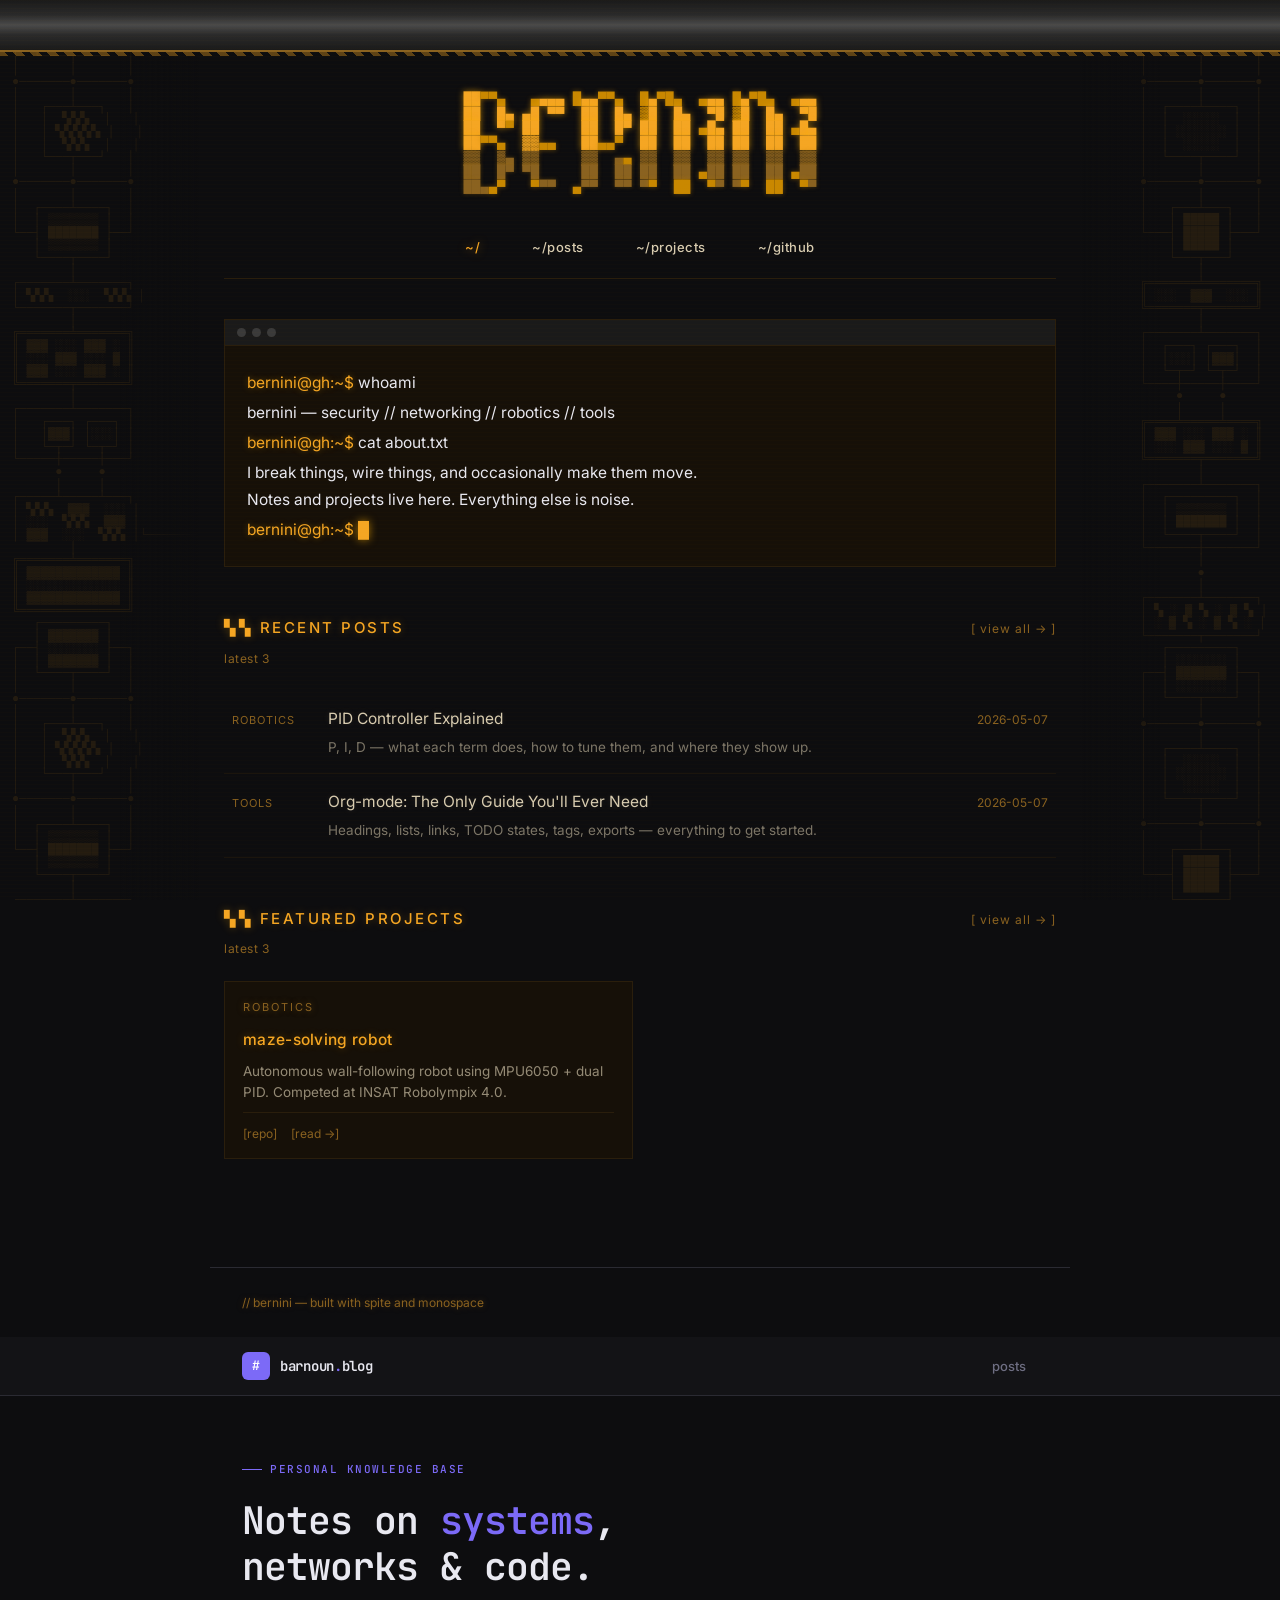
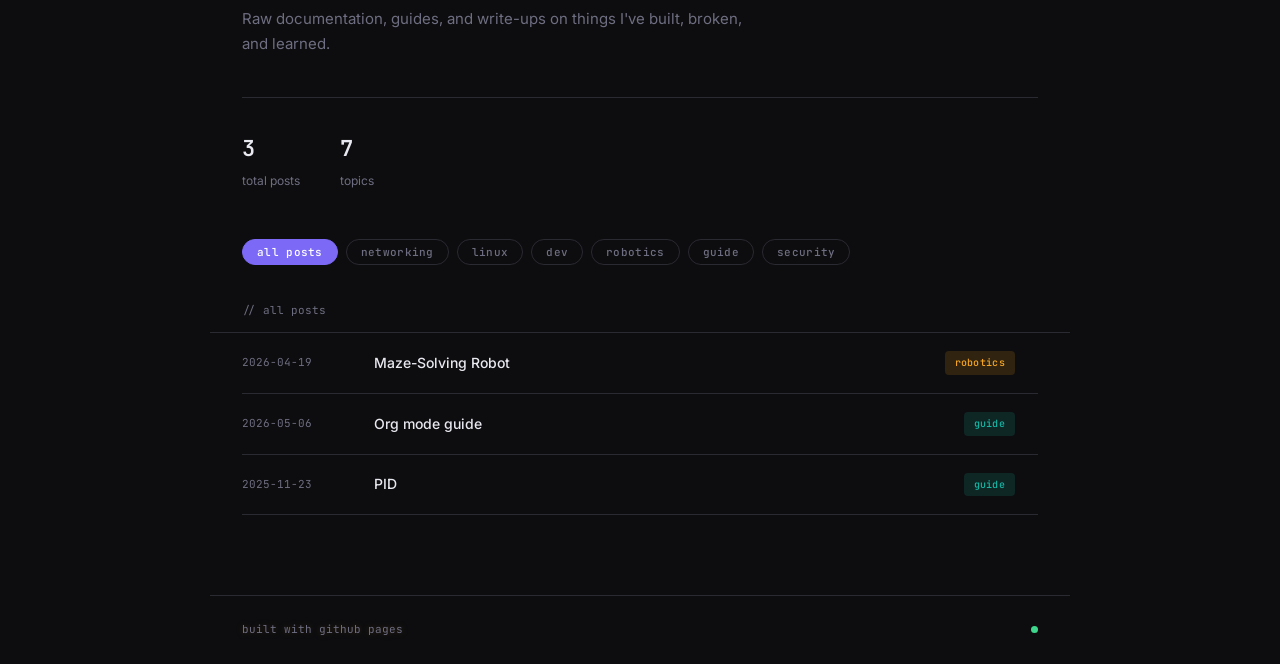
==== index.html @ 7360191b "Update GitHub link in navigation" ====
<!DOCTYPE html>
<html lang="en">
<head>
<meta charset="UTF-8">
<meta name="viewport" content="width=device-width, initial-scale=1.0">
<title>bernini</title>
<link href="https://fonts.googleapis.com/css2?family=IBM+Plex+Mono:wght@400;500&display=swap" rel="stylesheet">
<link rel="stylesheet" href="/assets/style.css">
</head>
<body>

<canvas id="matrix" aria-hidden="true"></canvas>

<div class="side-gutter left">
<pre class="side-texture left" aria-hidden="true">   ┌─────────┐
   │ ▓▓▓▓▓▓▓ │
┌──┤ ░░░░░░░ ├──┐
│  │ ▓▓▓▓▓▓▓ │  │
│  └────┬────┘  │
│       │       │
●───────●───────●
│       │       │
│   ┌───┴───┐   │
│   │  ▚▚▚  │   │
│   │ ▚▚▚▚▚ │   │
│   │  ▚▚▚  │   │
│   └───┬───┘   │
│       │       │
●───────●───────●
│       │       │
│  ┌────┴────┐  │
│  │ ▒▒▒▒▒▒▒ │  │
└──┤ ███████ ├──┘
   │ ▒▒▒▒▒▒▒ │
   └────┬────┘
        │
┌───────┴───────┐
│ ▚▚▚  ░░░  ▚▚▚ │
└───────┬───────┘
        │
╔═══════╧═══════╗
║ ▓▓▓ ░░░ ▓▓▓ ░ ║
║ ░░░ ▓▓▓ ░░░ ▓ ║
║ ▓▓▓ ░░░ ▓▓▓ ░ ║
╚═══════╤═══════╝
        │
┌───────┴───────┐
│   ┌───┐ ┌───┐ │
│   │▓▓▓│ │░░░│ │
│   └─┬─┘ └─┬─┘ │
└─────┼─────┼───┘
      ●     ●
      │     │
┌─────┴─────┴───┐
│ ▚▚▚  ▓▓▓  ░░░ │
│ ░░░  ▚▚▚  ▓▓▓ │
│ ▓▓▓  ░░░  ▚▚▚ │└───────┬───────┘
        │
╔═══════╧═══════╗
║ ▓▓▓▓▓▓▓▓▓▓▓▓▓ ║
║ ░░░░░░░░░░░░░ ║
║ ▓▓▓▓▓▓▓▓▓▓▓▓▓ ║
╚═══════════════╝</pre>
<pre class="side-texture left" aria-hidden="true">   ┌─────────┐
   │ ▓▓▓▓▓▓▓ │
┌──┤ ░░░░░░░ ├──┐
│  │ ▓▓▓▓▓▓▓ │  │
│  └────┬────┘  │
│       │       │
●───────●───────●
│       │       │
│   ┌───┴───┐   │
│   │  ▚▚▚  │   │
│   │ ▚▚▚▚▚ │   │
│   │  ▚▚▚  │   │
│   └───┬───┘   │
│       │       │
●───────●───────●
│       │       │
│  ┌────┴────┐  │
│  │ ▒▒▒▒▒▒▒ │  │
└──┤ ███████ ├──┘
   │ ▒▒▒▒▒▒▒ │
   └────┬────┘
        │
┌───────┴───────┐
│ ▚▚▚  ░░░  ▚▚▚ │
└───────┬───────┘
        │
╔═══════╧═══════╗
║ ▓▓▓ ░░░ ▓▓▓ ░ ║
║ ░░░ ▓▓▓ ░░░ ▓ ║
║ ▓▓▓ ░░░ ▓▓▓ ░ ║
╚═══════╤═══════╝
        │
┌───────┴───────┐
│   ┌───┐ ┌───┐ │
│   │▓▓▓│ │░░░│ │
│   └─┬─┘ └─┬─┘ │
└─────┼─────┼───┘
      ●     ●
      │     │
┌─────┴─────┴───┐
│ ▚▚▚  ▓▓▓  ░░░ │
│ ░░░  ▚▚▚  ▓▓▓ │
│ ▓▓▓  ░░░  ▚▚▚ │
└───────┬───────┘
        │
╔═══════╧═══════╗
║ ▓▓▓▓▓▓▓▓▓▓▓▓▓ ║
║ ░░░░░░░░░░░░░ ║
║ ▓▓▓▓▓▓▓▓▓▓▓▓▓ ║
╚═══════════════╝</pre>
</div>

<div class="side-gutter right">
<pre class="side-texture right" aria-hidden="true">   ┌─────────┐
   │ ░░░░░░░ │
┌──┤ ▓▓▓▓▓▓▓ ├──┐
│  │ ░░░░░░░ │  │
│  └────┬────┘  │
│       │       │
●───────●───────●
│       │       │
│  ┌────┴────┐  │
│  │  ░░░░░  │  │
│  │ ░░░░░░░ │  │
│  │  ░░░░░  │  │
│  └────┬────┘  │
│       │       │
●───────●───────●
│       │       │
│   ┌───┴───┐   │
│   │ █████ │   │
└───┤ █████ ├───┘
    │ █████ │
    └───┬───┘
        │
╔═══════╧═══════╗
║ ░░░  ▓▓▓  ░░░ ║
╚═══════╤═══════╝
        │
┌───────┴───────┐
│  ┌───┐ ┌───┐  │
│  │░░░│ │▓▓▓│  │
│  └─┬─┘ └─┬─┘  │
└────┼─────┼────┘
     ●     ●
     │     │
╔════╧═════╧════╗
║ ▓▓▓ ░░░ ▓▓▓ ░ ║
║ ░░░ ▓▓▓ ░░░ ▓ ║
╚═══════╤═══════╝
        │
┌───────┴───────┐
│  ┌─────────┐  │
│  │ ▒▒▒▒▒▒▒ │  │
│  │ ███████ │  │
│  └────┬────┘  │
└───────┼───────┘
        │
        ●
        │
┌───────┴───────┐
│ ▚ ░ ▓ ▚ ░ ▓ ▚ │
│ ░ ▓ ▚ ░ ▓ ▚ ░ │
└───────┬───────┘</pre>
<pre class="side-texture right" aria-hidden="true">   ┌─────────┐
   │ ░░░░░░░ │
┌──┤ ▓▓▓▓▓▓▓ ├──┐
│  │ ░░░░░░░ │  │
│  └────┬────┘  │
│       │       │
●───────●───────●
│       │       │
│  ┌────┴────┐  │
│  │  ░░░░░  │  │
│  │ ░░░░░░░ │  │
│  │  ░░░░░  │  │
│  └────┬────┘  │
│       │       │
●───────●───────●
│       │       │
│   ┌───┴───┐   │
│   │ █████ │   │
└───┤ █████ ├───┘
    │ █████ │
    └───┬───┘
        │
╔═══════╧═══════╗
║ ░░░  ▓▓▓  ░░░ ║
╚═══════╤═══════╝
        │
┌───────┴───────┐
│  ┌───┐ ┌───┐  │
│  │░░░│ │▓▓▓│  │
│  └─┬─┘ └─┬─┘  │
└────┼─────┼────┘
     ●     ●
     │     │
╔════╧═════╧════╗
║ ▓▓▓ ░░░ ▓▓▓ ░ ║
║ ░░░ ▓▓▓ ░░░ ▓ ║
╚═══════╤═══════╝
        │
┌───────┴───────┐
│  ┌─────────┐  │
│  │ ▒▒▒▒▒▒▒ │  │
│  │ ███████ │  │
│  └────┬────┘  │
└───────┼───────┘
        │
        ●
        │
┌───────┴───────┐
│ ▚ ░ ▓ ▚ ░ ▓ ▚ │
│ ░ ▓ ▚ ░ ▓ ▚ ░ │
└───────┬───────┘</pre>
</div>

<header class="metal-band"></header>

<main>

  <pre class="hero-mark" aria-label="bernini"><span class="hi">██</span><span class="md">▀▀▄   ▄</span><span class="hi">▄▄▄</span><span class="md"> █</span><span class="hi">▄▄</span><span class="md">▀▀▄  █</span><span class="hi">▄</span><span class="md">▀█▄  ▄</span><span class="hi">▄▄</span><span class="md"> █</span><span class="hi">▄</span><span class="md">▀█▄  ▄</span><span class="hi">▄▄</span>
<span class="hi">█</span><span class="hi">█</span><span class="md">  </span><span class="hi">█▄</span><span class="md"> </span><span class="hi">▄█</span><span class="md"> </span><span class="hi">▀▀</span><span class="md">  </span><span class="hi">██</span><span class="md">  </span><span class="hi">█▄</span><span class="md"> ▓</span><span class="hi">█</span><span class="md">  </span><span class="hi">█▄</span><span class="md">  </span><span class="hi">▀</span><span class="hi">█</span><span class="md"> ▓</span><span class="hi">█</span><span class="md">  </span><span class="hi">█▄</span><span class="md">  </span><span class="hi">▀</span><span class="hi">█</span>
<span class="hi">██</span><span class="md">  </span><span class="hi">▀</span><span class="md">▀ </span><span class="hi">██</span><span class="md">     </span><span class="hi">██</span><span class="md">  </span><span class="hi">█▀</span><span class="md"> </span><span class="hi">██</span><span class="md">  </span><span class="hi">██</span><span class="md"> ▄</span><span class="hi">█</span><span class="hi">▄</span><span class="md"> </span><span class="hi">██</span><span class="md">  </span><span class="hi">██</span><span class="md"> ▄</span><span class="hi">█</span><span class="hi">▄</span>
<span class="hi">██</span><span class="md">▀▀▄  </span><span class="hi">▓▓</span><span class="md">▄▄   </span><span class="hi">██</span><span class="md">▄▄▀  </span><span class="hi">██</span><span class="md">  </span><span class="hi">██</span><span class="md">  </span><span class="hi">██</span><span class="md"> </span><span class="hi">██</span><span class="md">  </span><span class="hi">██</span><span class="md">  </span><span class="hi">██</span>
<span class="lo">▓▓</span><span class="md">  </span><span class="lo">▓▄</span><span class="md"> </span><span class="lo">▓▓</span><span class="md">     </span><span class="lo">▓▓</span><span class="md">  </span><span class="lo">▄</span><span class="md">▄ </span><span class="lo">▓▓</span><span class="md">  </span><span class="lo">▓▓</span><span class="md">  </span><span class="lo">▓▓</span><span class="md"> </span><span class="lo">▓▓</span><span class="md">  </span><span class="lo">▓▓</span><span class="md">  </span><span class="lo">▓▓</span>
<span class="lo">█</span><span class="lo">█</span><span class="md">  </span><span class="lo">█▀</span><span class="md"> </span><span class="lo">▀█</span><span class="md">     </span><span class="lo">██</span><span class="md">  </span><span class="lo">██</span><span class="md"> </span><span class="lo">██</span><span class="md">  </span><span class="lo">██</span><span class="md"> ▄</span><span class="lo">██</span><span class="md"> </span><span class="lo">██</span><span class="md">  </span><span class="lo">██</span><span class="md"> ▄</span><span class="lo">██</span>
<span class="lo">██▄</span><span class="md">▄▀   ▀</span><span class="lo">▀▀ </span><span class="md"> ▄</span><span class="lo">▀▀</span><span class="md">  </span><span class="lo">▀▀</span><span class="md"> </span><span class="lo">▀</span><span class="md">▀  ██  ▀</span><span class="lo">▀</span><span class="md"> </span><span class="lo">▀</span><span class="md">▀  ██  ▀</span><span class="lo">▀</span></pre>

  <nav class="nav-strip">
    <a href="/" class="active">~/</a>
    <a href="/posts.html">~/posts</a>
    <a href="/projects.html">~/projects</a>
    <a href="https://github.com/bechnini">~/github</a>
  </nav>

  <section class="terminal-window">
    <div class="term-bar"><span></span><span></span><span></span></div>
    <div class="term-body">
      <p><span class="prompt">bernini@gh:~$</span> whoami</p>
      <p>bernini — security // networking // robotics // tools</p>
      <p><span class="prompt">bernini@gh:~$</span> cat about.txt</p>
      <p>I break things, wire things, and occasionally make them move.<br>
         Notes and projects live here. Everything else is noise.</p>
      <p><span class="prompt">bernini@gh:~$</span> <span class="cursor">█</span></p>
    </div>
  </section>

  <section>
    <div class="section-row">
      <h2 class="section-head">▚▚ recent posts</h2>
      <a class="view-all" href="/posts.html">[ view all → ]</a>
    </div>
    <p class="section-sub">latest 3</p>
    <ul class="post-list">
      <li>
        <a href="/content/posts/pid-explained.html">
          <span class="tag">robotics</span>
          <span>
            <span class="title">PID Controller Explained</span>
            <span class="summary">P, I, D — what each term does, how to tune them, and where they show up.</span>
          </span>
          <span class="date">2026-05-07</span>
        </a>
      </li>
      <li>
        <a href="/content/posts/org-mode-guide.html">
          <span class="tag">tools</span>
          <span>
            <span class="title">Org-mode: The Only Guide You'll Ever Need</span>
            <span class="summary">Headings, lists, links, TODO states, tags, exports — everything to get started.</span>
          </span>
          <span class="date">2026-05-07</span>
        </a>
      </li>
    </ul>
  </section>

  <section>
    <div class="section-row">
      <h2 class="section-head">▚▚ featured projects</h2>
      <a class="view-all" href="/projects.html">[ view all → ]</a>
    </div>
    <p class="section-sub">latest 3</p>
    <div class="project-grid">
      <div class="project-card">
        <span class="pc-tag">robotics</span>
        <h3>maze-solving robot</h3>
        <p>Autonomous wall-following robot using MPU6050 + dual PID. Competed at INSAT Robolympix 4.0.</p>
        <div class="links">
          <a href="https://github.com/bernini">[repo]</a>
          <a href="/content/projects/maze-solving-robot.html">[read →]</a>
        </div>
      </div>
    </div>
  </section>

</main>

<footer>// bernini — built with spite and monospace</footer>

<script src="/assets/app.js"></script>
</body>
</html><!DOCTYPE html>
<html lang="en">
<head>
  <meta charset="UTF-8" />
  <meta name="viewport" content="width=device-width, initial-scale=1.0" />
  <title>barnoun</title>
  <link rel="icon" type="favicon.ico" href="favicon.ico">
  <link rel="preconnect" href="https://fonts.googleapis.com" />
  <link href="https://fonts.googleapis.com/css2?family=JetBrains+Mono:wght@400;500;600&family=Inter:wght@400;500&display=swap" rel="stylesheet" />
  <style>
    *, *::before, *::after { box-sizing: border-box; margin: 0; padding: 0; }
    :root {
      --bg:       #0d0d0f;
      --surface:  #131316;
      --surface2: #1a1a1f;
      --border:   #2a2a32;
      --border2:  #3a3a45;
      --text:     #e8e8f0;
      --muted:    #6e6e82;
      --accent:   #7c6af7;
      --green:    #3dd68c;
      --amber:    #f5a623;
      --blue:     #4d9cff;
      --purple:   #c084fc;
      --pink:     #f472b6;
      --cyan:     #06b6d4;
      --red:      #ef4444;
      --teal:     #14b8a6;
      --mono:     'JetBrains Mono', monospace;
      --sans:     'Inter', sans-serif;
    }
    body { font-family: var(--sans); background: var(--bg); color: var(--text); min-height: 100vh; }
    ::-webkit-scrollbar { width: 6px; }
    ::-webkit-scrollbar-track { background: var(--bg); }
    ::-webkit-scrollbar-thumb { background: var(--border2); border-radius: 3px; }

    header { border-bottom: 1px solid var(--border); background: var(--surface); position: sticky; top: 0; z-index: 10; }
    .header-inner { max-width: 860px; margin: 0 auto; padding: 0 2rem; height: 58px; display: flex; align-items: center; justify-content: space-between; }
    .logo { display: flex; align-items: center; gap: 10px; text-decoration: none; }
    .logo-box { width: 28px; height: 28px; background: var(--accent); border-radius: 6px; display: flex; align-items: center; justify-content: center; font-family: var(--mono); font-size: 13px; font-weight: 600; color: #fff; }
    .logo-name { font-family: var(--mono); font-size: 14px; font-weight: 600; color: var(--text); letter-spacing: -0.3px; }
    .logo-name span { color: var(--accent); }
    nav { display: flex; gap: 4px; }
    nav a { font-size: 13px; font-weight: 500; color: var(--muted); text-decoration: none; padding: 5px 12px; border-radius: 6px; transition: all .15s; }
    nav a:hover { color: var(--text); background: var(--surface2); }

    .hero { max-width: 860px; margin: 0 auto; padding: 4rem 2rem 3rem; }
    .eyebrow { font-family: var(--mono); font-size: 11px; font-weight: 500; color: var(--accent); letter-spacing: 1.5px; text-transform: uppercase; margin-bottom: 1.2rem; display: flex; align-items: center; gap: 8px; }
    .eyebrow::before { content: ''; width: 20px; height: 1px; background: var(--accent); display: inline-block; }
    .hero h1 { font-family: var(--mono); font-size: 38px; font-weight: 600; line-height: 1.2; letter-spacing: -1px; margin-bottom: 1rem; }
    .hero h1 em { font-style: normal; color: var(--accent); }
    .hero p { font-size: 15px; color: var(--muted); line-height: 1.7; max-width: 500px; }
    .hero-stats { display: flex; gap: 2.5rem; margin-top: 2.5rem; padding-top: 2rem; border-top: 1px solid var(--border); }
    .stat-num { font-family: var(--mono); font-size: 22px; font-weight: 600; color: var(--text); }
    .stat-label { font-size: 12px; color: var(--muted); margin-top: 2px; }

    .filter-bar { max-width: 860px; margin: 0 auto; padding: 0 2rem 1.5rem; display: flex; gap: 8px; flex-wrap: wrap; }
    .tag-btn { font-family: var(--mono); font-size: 11px; font-weight: 500; padding: 5px 14px; border-radius: 20px; border: 1px solid var(--border); background: transparent; color: var(--muted); cursor: pointer; transition: all .15s; letter-spacing: .3px; }
    .tag-btn:hover { border-color: var(--border2); color: var(--text); }
    .tag-btn.active { background: var(--accent); border-color: var(--accent); color: #fff; }

    .section-label { max-width: 860px; margin: 0 auto; padding: 0.75rem 2rem; font-family: var(--mono); font-size: 11px; color: var(--muted); border-bottom: 1px solid var(--border); }

    .posts { max-width: 860px; margin: 0 auto; padding: 0 2rem 5rem; }
    .post-item { display: grid; grid-template-columns: 108px 1fr auto; align-items: center; gap: 1.5rem; padding: 1.1rem 0; border-bottom: 1px solid var(--border); text-decoration: none; color: inherit; transition: all .15s; }
    .post-item:hover .post-title { color: var(--accent); }
    .post-item:hover .arrow { opacity: 1; transform: translateX(0); }
    .post-date { font-family: var(--mono); font-size: 11px; color: var(--muted); }
    .post-title { font-size: 14px; font-weight: 500; color: var(--text); transition: color .15s; }
    .post-right { display: flex; align-items: center; gap: 10px; }
    .post-tag { font-family: var(--mono); font-size: 10px; font-weight: 500; padding: 3px 10px; border-radius: 4px; letter-spacing: .3px; }

    /* 🎨 CATEGORY COLORS - Each one unique */
    .t-net { background: rgba(77, 156, 255, 0.15); color: #4d9cff; }      /* Networking - Bright Blue */
    .t-lnx { background: rgba(61, 214, 140, 0.15); color: #3dd68c; }      /* Linux - Mint Green */
    .t-dev { background: rgba(124, 106, 247, 0.15); color: #7c6af7; }     /* Dev - Purple */
    .t-rob { background: rgba(245, 166, 35, 0.15); color: #f5a623; }      /* Robotics - Amber/Orange */
    .t-gde { background: rgba(20, 184, 166, 0.15); color: #14b8a6; }      /* Guide - Teal (NEW COLOR) */
    .t-emb { background: rgba(6, 182, 212, 0.15); color: #06b6d4; }       /* Embedded - Cyan */
    .t-sec { background: rgba(239, 68, 68, 0.15); color: #ef4444; }       /* Security - Red */
    .t-oth { background: rgba(236, 72, 153, 0.15); color: #f472b6; }      /* Other - Pink */

    .arrow { font-size: 14px; color: var(--muted); opacity: 0; transform: translateX(-5px); transition: all .15s; }
    .post-item[hidden] { display: none; }

    footer { max-width: 860px; margin: 0 auto; padding: 1.5rem 2rem; border-top: 1px solid var(--border); display: flex; align-items: center; justify-content: space-between; }
    .footer-txt { font-family: var(--mono); font-size: 11px; color: var(--muted); }
    .live-dot { width: 7px; height: 7px; border-radius: 50%; background: var(--green); animation: pulse 2s infinite; }
    @keyframes pulse { 0%,100% { opacity:1; } 50% { opacity:.4; } }
  </style>
</head>
<body>

<header>
  <div class="header-inner">
    <a class="logo" href="index.html">
      <div class="logo-box">#</div>
      <span class="logo-name">barnoun<span>.</span>blog</span>
    </a>
    <nav>
      <a href="index.html">posts</a>
    </nav>
  </div>
</header>

<section class="hero">
  <div class="eyebrow">personal knowledge base</div>
  <h1>Notes on <em>systems</em>,<br>networks &amp; code.</h1>
  <p>Raw documentation, guides, and write-ups on things I've built, broken, and learned.</p>
  <div class="hero-stats">
    <div><div class="stat-num" id="total-count">4</div><div class="stat-label">total posts</div></div>
    <div><div class="stat-num">7</div><div class="stat-label">topics</div></div>
  </div>
</section>

<div class="filter-bar">
  <button class="tag-btn active" data-filter="all">all posts</button>
  <button class="tag-btn" data-filter="networking">networking</button>
  <button class="tag-btn" data-filter="linux">linux</button>
  <button class="tag-btn" data-filter="dev">dev</button>
  <button class="tag-btn" data-filter="robotics">robotics</button>
  <button class="tag-btn" data-filter="guide">guide</button>
  <button class="tag-btn" data-filter="security">security</button>
</div>

<div class="section-label">// <span id="filter-label">all posts</span></div>

<main class="posts" id="post-list">

  <!-- 🦾 MAZE ROBOT POST -->
  <a class="post-item" href="posts/hattab.html" data-tag="robotics">
    <span class="post-date">2026-04-19</span>
    <span class="post-title">Maze-Solving Robot</span>
    <span class="post-right"><span class="post-tag t-rob">robotics</span><span class="arrow">→</span></span>
  </a>

  <!-- 📘 ORG MODE GUIDE POST -->
  <a class="post-item" href="posts/orgmode.html" data-tag="guide">
    <span class="post-date">2026-05-06</span>
    <span class="post-title">Org mode guide</span>
    <span class="post-right"><span class="post-tag t-gde">guide</span><span class="arrow">→</span></span>
  </a>

    <a class="post-item" href="posts/pid.html" data-tag="guide">
    <span class="post-date">2025-11-23</span>
    <span class="post-title">PID</span>
    <span class="post-right"><span class="post-tag t-gde">guide</span><span class="arrow">→</span></span>
  </a>



</main>

<footer>
  <span class="footer-txt">built with github pages</span>
  <span class="live-dot" title="live"></span>
</footer>

<script>
  const btns = document.querySelectorAll('.tag-btn');
  const items = document.querySelectorAll('.post-item');
  const label = document.getElementById('filter-label');
  const count = document.getElementById('total-count');
  
  function updateCount() {
    let v = 0;
    items.forEach(i => { if (!i.hidden) v++; });
    count.textContent = v;
  }
  
  btns.forEach(btn => {
    btn.addEventListener('click', () => {
      btns.forEach(b => b.classList.remove('active'));
      btn.classList.add('active');
      const f = btn.dataset.filter;
      label.textContent = f === 'all' ? 'all posts' : f;
      items.forEach(i => { 
        const hide = f !== 'all' && i.dataset.tag !== f; 
        i.hidden = hide; 
      });
      updateCount();
    });
  });
  
  updateCount();
</script>
</body>
</html>
---- assets/style.css ----
:root{
  --amber:#ffb000; --amber-mid:#c98800; --amber-dim:#8a6220;
  --bg:#0d0904; --bg-2:#161008; --bone:#d8ccb0; --line:#2a1e0c;
  --metal-1:#2a2a2a; --metal-2:#4a4a4a; --metal-3:#1a1a1a;
}
*{box-sizing:border-box;margin:0;padding:0}
html{scroll-behavior:smooth}
body{
  background:var(--bg);color:var(--bone);
  font-family:'IBM Plex Mono',ui-monospace,monospace;
  font-size:15.5px;line-height:1.75;min-height:100vh;overflow-x:hidden;
  -webkit-font-smoothing:antialiased;
  text-rendering:optimizeLegibility;
}
body::before{
  content:"";pointer-events:none;position:fixed;inset:0;z-index:9998;
  background:repeating-linear-gradient(to bottom,
    rgba(255,176,0,.015) 0 1px, transparent 1px 4px);
}
#matrix{position:fixed;inset:0;z-index:-1;pointer-events:none;opacity:.22;}

.side-gutter{position:fixed;top:0;bottom:0;width:200px;pointer-events:none;z-index:0;overflow:hidden;}
.side-gutter.left{left:0}
.side-gutter.right{right:0}
.side-texture{
  position:absolute;top:0;color:var(--amber);opacity:.10;
  font-size:12px;line-height:1.05;white-space:pre;
  user-select:none;letter-spacing:0;will-change:transform;
}
.side-texture.left{left:0;padding-left:12px;text-align:left}
.side-texture.right{right:0;padding-right:12px;text-align:left}
.side-gutter::after{content:"";position:absolute;top:0;bottom:0;width:200px;pointer-events:none;}
.side-gutter.left::after{right:0;left:auto;
  background:linear-gradient(90deg, transparent 60%, var(--bg) 100%);}
.side-gutter.right::after{left:0;right:auto;
  background:linear-gradient(270deg, transparent 60%, var(--bg) 100%);}

.metal-band{
  background:linear-gradient(180deg,var(--metal-3),var(--metal-1) 30%,
    var(--metal-2) 50%,var(--metal-1) 70%,var(--metal-3));
  border-bottom:2px solid var(--amber-dim);
  position:relative;z-index:2;height:52px;
}
.metal-band::after{
  content:"";position:absolute;left:0;right:0;bottom:-6px;height:4px;opacity:.35;
  background:repeating-linear-gradient(45deg,var(--amber) 0 6px,var(--bg) 6px 12px);
}

main{max-width:880px;margin:0 auto;padding:40px 24px 60px;position:relative;z-index:2}
main.reading{max-width:720px;padding:48px 24px 72px}
section{margin-bottom:48px}

.hero-mark{
  margin:0 auto 24px;text-align:center;
  font-size:14px;line-height:1.05;letter-spacing:0;white-space:pre;
  color:var(--amber);
  text-shadow:0 0 6px rgba(255,176,0,.55), 0 0 22px rgba(255,176,0,.25);
  user-select:none;display:block;
}
.hero-mark .hi{color:var(--amber);    text-shadow:0 0 6px rgba(255,176,0,.6)}
.hero-mark .md{color:var(--amber-mid);text-shadow:0 0 5px rgba(201,136,0,.45)}
.hero-mark .lo{color:var(--amber-dim);text-shadow:0 0 4px rgba(179,122,0,.35)}

.nav-strip{
  display:flex;justify-content:center;flex-wrap:wrap;gap:28px;
  margin:0 auto 40px;padding:12px 0 14px;
  border-bottom:1px solid var(--line);
}
.nav-strip a{
  color:var(--bone);text-decoration:none;font-size:13px;letter-spacing:.5px;
  transition:color .15s, text-shadow .15s;
}
.nav-strip a:hover,
.nav-strip a.active{color:var(--amber);text-shadow:0 0 8px rgba(255,176,0,.5);}

.terminal-window{border:1px solid var(--line);background:var(--bg-2);margin-bottom:48px;}
.term-bar{display:flex;gap:6px;padding:8px 12px;border-bottom:1px solid var(--line);background:#1a1a1a;}
.term-bar span{width:9px;height:9px;border-radius:50%;background:#3a3a3a}
.term-body{padding:20px 22px}
.term-body p{margin:3px 0}
.prompt{color:var(--amber);text-shadow:0 0 6px rgba(255,176,0,.35);}
.cursor{color:var(--amber);animation:blink 1s steps(1) infinite;text-shadow:0 0 8px rgba(255,176,0,.6);}
@keyframes blink{50%{opacity:0}}

.section-row{
  display:flex;justify-content:space-between;align-items:baseline;
  margin-bottom:6px;gap:16px;
}
.section-head{
  color:var(--amber);font-size:15px;letter-spacing:2.5px;
  text-transform:uppercase;font-weight:500;
  text-shadow:0 0 8px rgba(255,176,0,.3);
}
.section-sub{
  color:var(--amber-dim);font-size:12px;letter-spacing:.5px;
  margin-bottom:22px;
}
.view-all{
  color:var(--amber-dim);text-decoration:none;font-size:12px;letter-spacing:1px;
  transition:color .15s, text-shadow .15s;
}
.view-all:hover{color:var(--amber);text-shadow:0 0 8px rgba(255,176,0,.5);}

.topic-divider{
  color:var(--amber-dim);font-size:11px;letter-spacing:2px;text-transform:uppercase;
  margin:32px 0 12px;text-shadow:0 0 6px rgba(138,98,32,.5);
}

.post-list{list-style:none;display:flex;flex-direction:column}
.post-list li a{
  display:grid;grid-template-columns:80px 1fr auto;align-items:baseline;gap:16px;
  padding:14px 8px;color:var(--bone);text-decoration:none;
  border-bottom:1px solid rgba(42,30,12,.5);
  transition:color .15s, text-shadow .15s;
}
.post-list li a:hover .title{color:var(--amber);text-shadow:0 0 8px rgba(255,176,0,.5);}
.post-list .tag{
  color:var(--amber-dim);font-size:11px;letter-spacing:1px;
  text-transform:uppercase;white-space:nowrap;
}
.post-list .title{
  color:var(--bone);transition:color .15s, text-shadow .15s;
  text-shadow:0 0 6px rgba(216,204,176,.15);
}
.post-list .summary{display:block;color:var(--bone);opacity:.55;font-size:13.5px;margin-top:4px;}
.post-list .date{color:var(--amber-dim);font-size:12px;white-space:nowrap;}
@media(max-width:640px){
  .post-list li a{grid-template-columns:1fr;gap:4px}
  .post-list .date{grid-column:1}
}

.project-grid{
  display:grid;grid-template-columns:repeat(auto-fill,minmax(280px,1fr));gap:14px;
}
.project-card{
  border:1px solid var(--line);background:var(--bg-2);padding:16px 18px 14px;
  display:flex;flex-direction:column;gap:8px;
  transition:border-color .15s, box-shadow .15s;
}
.project-card:hover{border-color:var(--amber-dim);box-shadow:0 0 18px rgba(255,176,0,.08);}
.project-card .pc-tag{
  color:var(--amber-dim);font-size:11px;letter-spacing:2px;
  text-transform:uppercase;text-shadow:0 0 6px rgba(138,98,32,.5);
}
.project-card h3{
  color:var(--amber);font-size:15.5px;font-weight:500;letter-spacing:.3px;
  text-shadow:0 0 8px rgba(255,176,0,.3);
}
.project-card p{color:var(--bone);opacity:.65;font-size:13.5px;flex:1;line-height:1.6;}
.project-card .links{display:flex;gap:14px;padding-top:10px;border-top:1px solid var(--line);}
.project-card .links a{
  color:var(--amber-dim);text-decoration:none;font-size:12px;
  transition:color .15s, text-shadow .15s;
}
.project-card .links a:hover{color:var(--amber);text-shadow:0 0 8px rgba(255,176,0,.5);}

/* ===== Reading pages (posts / projects detail) ===== */
article.reading{font-size:15.5px;line-height:1.8;color:var(--bone)}
article.reading > p,
article.reading > ul,
article.reading > ol,
article.reading > pre,
article.reading > table,
article.reading > blockquote{
  margin-bottom:18px;
}
article.reading p{max-width:68ch;opacity:.9}
article.reading h2{
  color:var(--amber);
  font-size:13px;letter-spacing:2px;text-transform:uppercase;
  font-weight:500;margin:40px 0 14px;
  text-shadow:0 0 6px rgba(255,176,0,.25);
  border-bottom:1px dashed var(--line);padding-bottom:8px;
}
article.reading h3{
  color:var(--amber);font-size:15px;font-weight:500;
  margin:32px 0 10px;letter-spacing:.3px;
}
article.reading h2:first-child,
article.reading h3:first-child{margin-top:0}
article.reading ul,
article.reading ol{padding-left:22px;max-width:68ch}
article.reading li{margin-bottom:8px;opacity:.9}
article.reading li::marker{color:var(--amber-dim)}
article.reading strong{color:var(--amber);font-weight:500}
article.reading em{font-style:italic;opacity:.9}
article.reading a{
  color:var(--amber);text-decoration:none;
  border-bottom:1px dashed var(--amber-dim);
  transition:border-color .15s;
}
article.reading a:hover{border-bottom-color:var(--amber);text-shadow:0 0 8px rgba(255,176,0,.5)}
article.reading blockquote{
  border-left:2px solid var(--amber-dim);
  padding:4px 0 4px 18px;
  color:var(--bone);opacity:.85;
  font-style:italic;
}

/* Inline code */
article.reading code,
.inline-code{
  font-family:'IBM Plex Mono',monospace;
  font-size:.88em;
  color:var(--amber);
  background:rgba(255,176,0,.06);
  padding:2px 6px;
  border-radius:2px;
  border:1px solid rgba(255,176,0,.12);
}

/* Code blocks */
article.reading pre,
.code-block{
  background:#0a0603;
  border:1px solid var(--line);
  border-left:2px solid var(--amber-dim);
  padding:18px 22px;
  overflow-x:auto;
  font-size:13.5px;
  line-height:1.7;
  margin-bottom:22px;
  border-radius:2px;
}
article.reading pre code,
.code-block code{
  background:none;
  padding:0;
  border:none;
  color:var(--bone);
  font-size:inherit;
}

/* Tables */
article.reading table,
.data-table{
  width:100%;
  border-collapse:collapse;
  margin:14px 0 26px;
  font-size:14px;
  line-height:1.6;
}
article.reading th,
.data-table th{
  text-align:left;
  padding:12px 14px;
  color:var(--amber);
  font-weight:500;
  letter-spacing:.5px;
  font-size:12.5px;
  border-bottom:1px solid var(--amber-dim);
  background:rgba(255,176,0,.03);
  text-shadow:0 0 6px rgba(255,176,0,.25);
}
article.reading td,
.data-table td{
  padding:11px 14px;
  border-bottom:1px solid var(--line);
  color:var(--bone);
  opacity:.9;
}
article.reading td.mono,
.data-table td.mono{color:var(--amber-mid);font-family:'IBM Plex Mono',monospace;font-size:13px}
article.reading tr:hover td,
.data-table tr:hover td{background:rgba(255,176,0,.025)}

/* Post/project header */
article.reading header{margin-bottom:36px}
article.reading h1{
  color:var(--amber);
  font-size:24px;font-weight:500;letter-spacing:.5px;
  line-height:1.3;
  margin-bottom:10px;
  text-shadow:0 0 10px rgba(255,176,0,.35);
}
article.reading .meta{
  color:var(--amber-dim);
  font-size:12px;letter-spacing:1.5px;text-transform:uppercase;
  display:flex;gap:14px;flex-wrap:wrap;
  margin-bottom:6px;
}
article.reading .meta .dot{opacity:.5}
article.reading .back{
  color:var(--amber-dim);text-decoration:none;font-size:12px;letter-spacing:1px;
  display:inline-block;margin-bottom:24px;
  transition:color .15s, text-shadow .15s;
}
article.reading .back:hover{color:var(--amber);text-shadow:0 0 8px rgba(255,176,0,.5)}

footer{
  text-align:center;padding:24px;color:var(--amber-dim);
  font-size:12px;border-top:1px solid var(--line);position:relative;z-index:2;
  text-shadow:0 0 6px rgba(138,98,32,.4);
}

::selection{background:var(--amber);color:var(--bg)}
::-webkit-scrollbar{width:8px}
::-webkit-scrollbar-track{background:var(--bg)}
::-webkit-scrollbar-thumb{background:var(--line)}
::-webkit-scrollbar-thumb:hover{background:var(--amber-dim)}
@media(max-width:1180px){.side-gutter{display:none}}
@media(prefers-reduced-motion: reduce){#matrix{opacity:.06}}
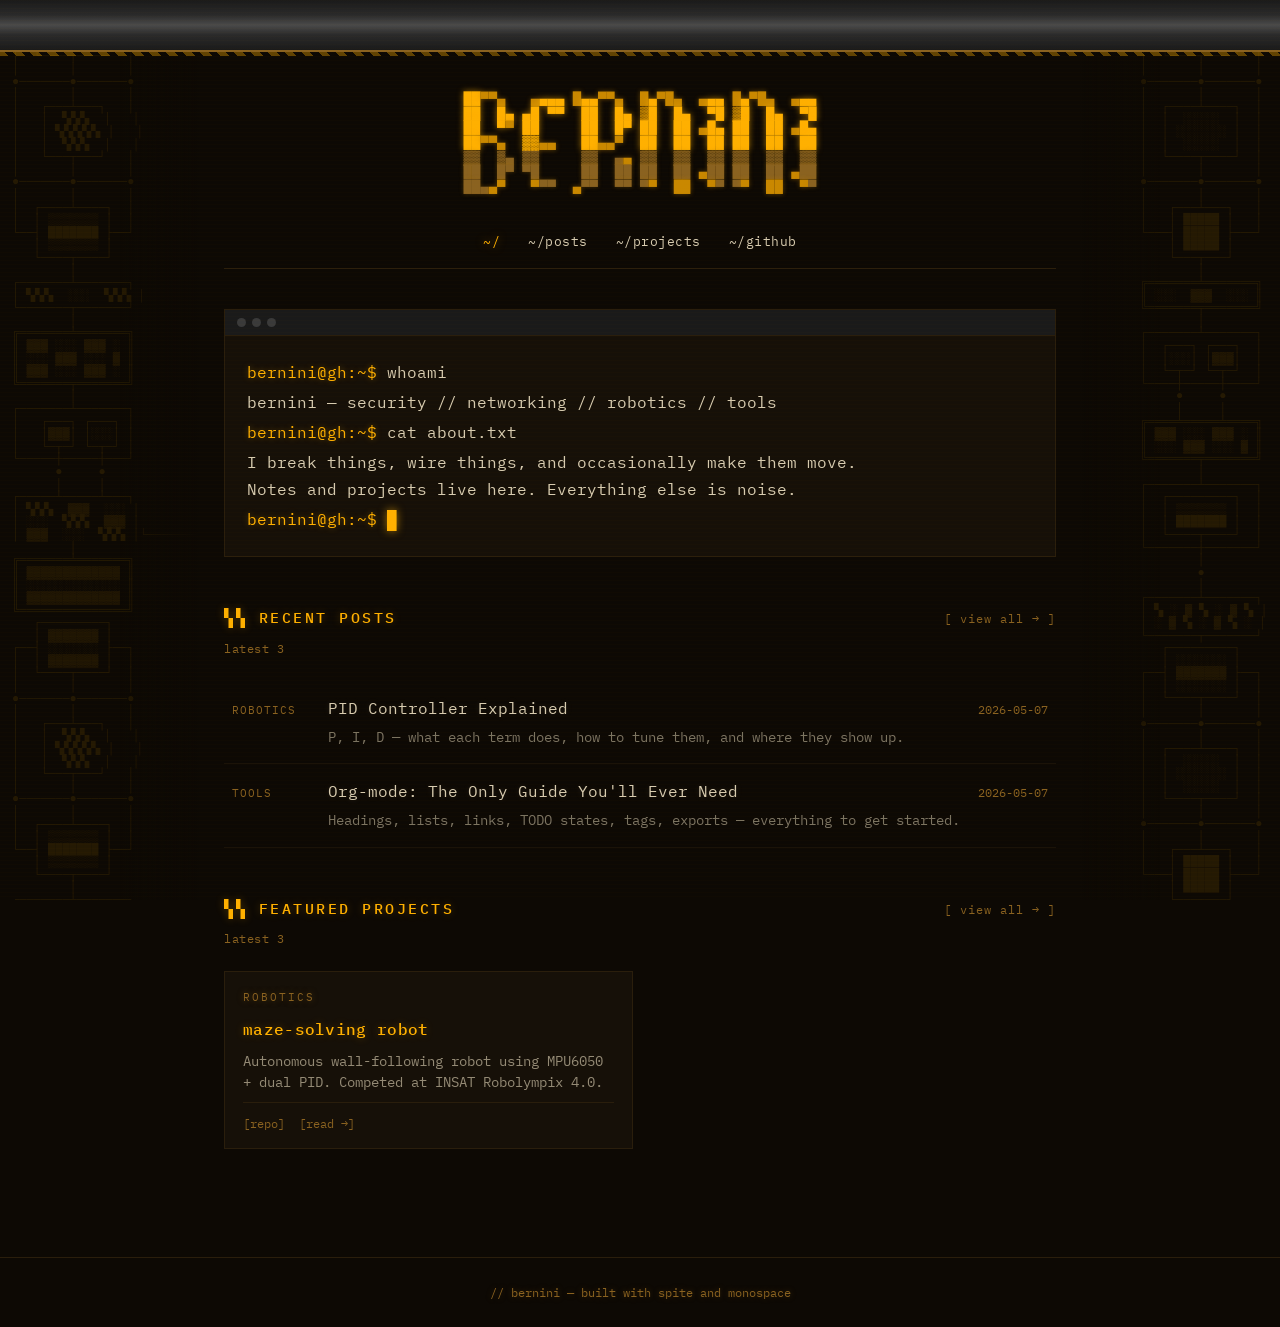
==== commit 1cf8bb83: "Update GitHub links in index.html" ====
--- a/index.html
+++ b/index.html
@@ -234,7 +234,7 @@
     <a href="/" class="active">~/</a>
     <a href="/posts.html">~/posts</a>
     <a href="/projects.html">~/projects</a>
-    <a href="https://github.com/bechnini">~/github</a>
+    <a href="https://github.com/bernini">~/github</a>
   </nav>
 
   <section class="terminal-window">
@@ -291,7 +291,7 @@
         <h3>maze-solving robot</h3>
         <p>Autonomous wall-following robot using MPU6050 + dual PID. Competed at INSAT Robolympix 4.0.</p>
         <div class="links">
-          <a href="https://github.com/bernini">[repo]</a>
+          <a href="https://github.com/bechnini">[repo]</a>
           <a href="/content/projects/maze-solving-robot.html">[read →]</a>
         </div>
       </div>
@@ -304,191 +304,4 @@
 
 <script src="/assets/app.js"></script>
 </body>
-</html><!DOCTYPE html>
-<html lang="en">
-<head>
-  <meta charset="UTF-8" />
-  <meta name="viewport" content="width=device-width, initial-scale=1.0" />
-  <title>barnoun</title>
-  <link rel="icon" type="favicon.ico" href="favicon.ico">
-  <link rel="preconnect" href="https://fonts.googleapis.com" />
-  <link href="https://fonts.googleapis.com/css2?family=JetBrains+Mono:wght@400;500;600&family=Inter:wght@400;500&display=swap" rel="stylesheet" />
-  <style>
-    *, *::before, *::after { box-sizing: border-box; margin: 0; padding: 0; }
-    :root {
-      --bg:       #0d0d0f;
-      --surface:  #131316;
-      --surface2: #1a1a1f;
-      --border:   #2a2a32;
-      --border2:  #3a3a45;
-      --text:     #e8e8f0;
-      --muted:    #6e6e82;
-      --accent:   #7c6af7;
-      --green:    #3dd68c;
-      --amber:    #f5a623;
-      --blue:     #4d9cff;
-      --purple:   #c084fc;
-      --pink:     #f472b6;
-      --cyan:     #06b6d4;
-      --red:      #ef4444;
-      --teal:     #14b8a6;
-      --mono:     'JetBrains Mono', monospace;
-      --sans:     'Inter', sans-serif;
-    }
-    body { font-family: var(--sans); background: var(--bg); color: var(--text); min-height: 100vh; }
-    ::-webkit-scrollbar { width: 6px; }
-    ::-webkit-scrollbar-track { background: var(--bg); }
-    ::-webkit-scrollbar-thumb { background: var(--border2); border-radius: 3px; }
-
-    header { border-bottom: 1px solid var(--border); background: var(--surface); position: sticky; top: 0; z-index: 10; }
-    .header-inner { max-width: 860px; margin: 0 auto; padding: 0 2rem; height: 58px; display: flex; align-items: center; justify-content: space-between; }
-    .logo { display: flex; align-items: center; gap: 10px; text-decoration: none; }
-    .logo-box { width: 28px; height: 28px; background: var(--accent); border-radius: 6px; display: flex; align-items: center; justify-content: center; font-family: var(--mono); font-size: 13px; font-weight: 600; color: #fff; }
-    .logo-name { font-family: var(--mono); font-size: 14px; font-weight: 600; color: var(--text); letter-spacing: -0.3px; }
-    .logo-name span { color: var(--accent); }
-    nav { display: flex; gap: 4px; }
-    nav a { font-size: 13px; font-weight: 500; color: var(--muted); text-decoration: none; padding: 5px 12px; border-radius: 6px; transition: all .15s; }
-    nav a:hover { color: var(--text); background: var(--surface2); }
-
-    .hero { max-width: 860px; margin: 0 auto; padding: 4rem 2rem 3rem; }
-    .eyebrow { font-family: var(--mono); font-size: 11px; font-weight: 500; color: var(--accent); letter-spacing: 1.5px; text-transform: uppercase; margin-bottom: 1.2rem; display: flex; align-items: center; gap: 8px; }
-    .eyebrow::before { content: ''; width: 20px; height: 1px; background: var(--accent); display: inline-block; }
-    .hero h1 { font-family: var(--mono); font-size: 38px; font-weight: 600; line-height: 1.2; letter-spacing: -1px; margin-bottom: 1rem; }
-    .hero h1 em { font-style: normal; color: var(--accent); }
-    .hero p { font-size: 15px; color: var(--muted); line-height: 1.7; max-width: 500px; }
-    .hero-stats { display: flex; gap: 2.5rem; margin-top: 2.5rem; padding-top: 2rem; border-top: 1px solid var(--border); }
-    .stat-num { font-family: var(--mono); font-size: 22px; font-weight: 600; color: var(--text); }
-    .stat-label { font-size: 12px; color: var(--muted); margin-top: 2px; }
-
-    .filter-bar { max-width: 860px; margin: 0 auto; padding: 0 2rem 1.5rem; display: flex; gap: 8px; flex-wrap: wrap; }
-    .tag-btn { font-family: var(--mono); font-size: 11px; font-weight: 500; padding: 5px 14px; border-radius: 20px; border: 1px solid var(--border); background: transparent; color: var(--muted); cursor: pointer; transition: all .15s; letter-spacing: .3px; }
-    .tag-btn:hover { border-color: var(--border2); color: var(--text); }
-    .tag-btn.active { background: var(--accent); border-color: var(--accent); color: #fff; }
-
-    .section-label { max-width: 860px; margin: 0 auto; padding: 0.75rem 2rem; font-family: var(--mono); font-size: 11px; color: var(--muted); border-bottom: 1px solid var(--border); }
-
-    .posts { max-width: 860px; margin: 0 auto; padding: 0 2rem 5rem; }
-    .post-item { display: grid; grid-template-columns: 108px 1fr auto; align-items: center; gap: 1.5rem; padding: 1.1rem 0; border-bottom: 1px solid var(--border); text-decoration: none; color: inherit; transition: all .15s; }
-    .post-item:hover .post-title { color: var(--accent); }
-    .post-item:hover .arrow { opacity: 1; transform: translateX(0); }
-    .post-date { font-family: var(--mono); font-size: 11px; color: var(--muted); }
-    .post-title { font-size: 14px; font-weight: 500; color: var(--text); transition: color .15s; }
-    .post-right { display: flex; align-items: center; gap: 10px; }
-    .post-tag { font-family: var(--mono); font-size: 10px; font-weight: 500; padding: 3px 10px; border-radius: 4px; letter-spacing: .3px; }
-
-    /* 🎨 CATEGORY COLORS - Each one unique */
-    .t-net { background: rgba(77, 156, 255, 0.15); color: #4d9cff; }      /* Networking - Bright Blue */
-    .t-lnx { background: rgba(61, 214, 140, 0.15); color: #3dd68c; }      /* Linux - Mint Green */
-    .t-dev { background: rgba(124, 106, 247, 0.15); color: #7c6af7; }     /* Dev - Purple */
-    .t-rob { background: rgba(245, 166, 35, 0.15); color: #f5a623; }      /* Robotics - Amber/Orange */
-    .t-gde { background: rgba(20, 184, 166, 0.15); color: #14b8a6; }      /* Guide - Teal (NEW COLOR) */
-    .t-emb { background: rgba(6, 182, 212, 0.15); color: #06b6d4; }       /* Embedded - Cyan */
-    .t-sec { background: rgba(239, 68, 68, 0.15); color: #ef4444; }       /* Security - Red */
-    .t-oth { background: rgba(236, 72, 153, 0.15); color: #f472b6; }      /* Other - Pink */
-
-    .arrow { font-size: 14px; color: var(--muted); opacity: 0; transform: translateX(-5px); transition: all .15s; }
-    .post-item[hidden] { display: none; }
-
-    footer { max-width: 860px; margin: 0 auto; padding: 1.5rem 2rem; border-top: 1px solid var(--border); display: flex; align-items: center; justify-content: space-between; }
-    .footer-txt { font-family: var(--mono); font-size: 11px; color: var(--muted); }
-    .live-dot { width: 7px; height: 7px; border-radius: 50%; background: var(--green); animation: pulse 2s infinite; }
-    @keyframes pulse { 0%,100% { opacity:1; } 50% { opacity:.4; } }
-  </style>
-</head>
-<body>
-
-<header>
-  <div class="header-inner">
-    <a class="logo" href="index.html">
-      <div class="logo-box">#</div>
-      <span class="logo-name">barnoun<span>.</span>blog</span>
-    </a>
-    <nav>
-      <a href="index.html">posts</a>
-    </nav>
-  </div>
-</header>
-
-<section class="hero">
-  <div class="eyebrow">personal knowledge base</div>
-  <h1>Notes on <em>systems</em>,<br>networks &amp; code.</h1>
-  <p>Raw documentation, guides, and write-ups on things I've built, broken, and learned.</p>
-  <div class="hero-stats">
-    <div><div class="stat-num" id="total-count">4</div><div class="stat-label">total posts</div></div>
-    <div><div class="stat-num">7</div><div class="stat-label">topics</div></div>
-  </div>
-</section>
-
-<div class="filter-bar">
-  <button class="tag-btn active" data-filter="all">all posts</button>
-  <button class="tag-btn" data-filter="networking">networking</button>
-  <button class="tag-btn" data-filter="linux">linux</button>
-  <button class="tag-btn" data-filter="dev">dev</button>
-  <button class="tag-btn" data-filter="robotics">robotics</button>
-  <button class="tag-btn" data-filter="guide">guide</button>
-  <button class="tag-btn" data-filter="security">security</button>
-</div>
-
-<div class="section-label">// <span id="filter-label">all posts</span></div>
-
-<main class="posts" id="post-list">
-
-  <!-- 🦾 MAZE ROBOT POST -->
-  <a class="post-item" href="posts/hattab.html" data-tag="robotics">
-    <span class="post-date">2026-04-19</span>
-    <span class="post-title">Maze-Solving Robot</span>
-    <span class="post-right"><span class="post-tag t-rob">robotics</span><span class="arrow">→</span></span>
-  </a>
-
-  <!-- 📘 ORG MODE GUIDE POST -->
-  <a class="post-item" href="posts/orgmode.html" data-tag="guide">
-    <span class="post-date">2026-05-06</span>
-    <span class="post-title">Org mode guide</span>
-    <span class="post-right"><span class="post-tag t-gde">guide</span><span class="arrow">→</span></span>
-  </a>
-
-    <a class="post-item" href="posts/pid.html" data-tag="guide">
-    <span class="post-date">2025-11-23</span>
-    <span class="post-title">PID</span>
-    <span class="post-right"><span class="post-tag t-gde">guide</span><span class="arrow">→</span></span>
-  </a>
-
-
-
-</main>
-
-<footer>
-  <span class="footer-txt">built with github pages</span>
-  <span class="live-dot" title="live"></span>
-</footer>
-
-<script>
-  const btns = document.querySelectorAll('.tag-btn');
-  const items = document.querySelectorAll('.post-item');
-  const label = document.getElementById('filter-label');
-  const count = document.getElementById('total-count');
-  
-  function updateCount() {
-    let v = 0;
-    items.forEach(i => { if (!i.hidden) v++; });
-    count.textContent = v;
-  }
-  
-  btns.forEach(btn => {
-    btn.addEventListener('click', () => {
-      btns.forEach(b => b.classList.remove('active'));
-      btn.classList.add('active');
-      const f = btn.dataset.filter;
-      label.textContent = f === 'all' ? 'all posts' : f;
-      items.forEach(i => { 
-        const hide = f !== 'all' && i.dataset.tag !== f; 
-        i.hidden = hide; 
-      });
-      updateCount();
-    });
-  });
-  
-  updateCount();
-</script>
-</body>
 </html>
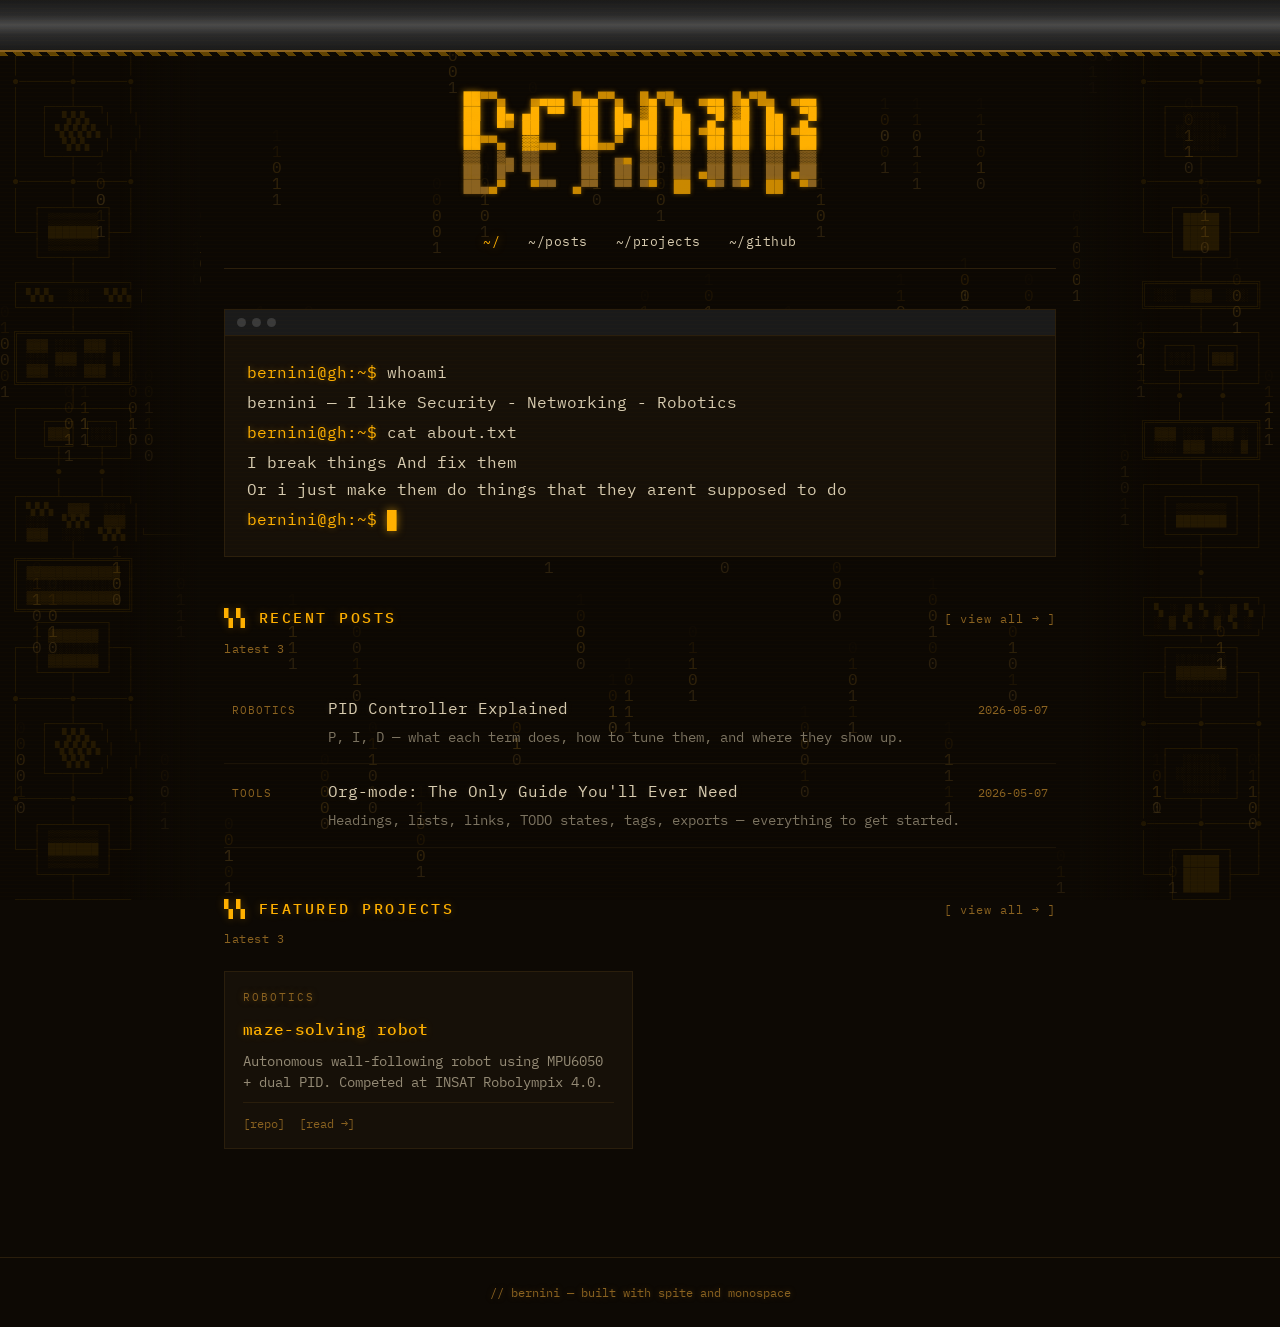
==== commit d1af1109: "Update personal description in index.html" ====
--- a/index.html
+++ b/index.html
@@ -241,10 +241,10 @@
     <div class="term-bar"><span></span><span></span><span></span></div>
     <div class="term-body">
       <p><span class="prompt">bernini@gh:~$</span> whoami</p>
-      <p>bernini — security // networking // robotics // tools</p>
+      <p>bernini — I like Security - Networking - Robotics</p>
       <p><span class="prompt">bernini@gh:~$</span> cat about.txt</p>
-      <p>I break things, wire things, and occasionally make them move.<br>
-         Notes and projects live here. Everything else is noise.</p>
+      <p>I break things And fix them <br>
+         Or i just make them do things that they arent supposed to do</p>
       <p><span class="prompt">bernini@gh:~$</span> <span class="cursor">█</span></p>
     </div>
   </section>
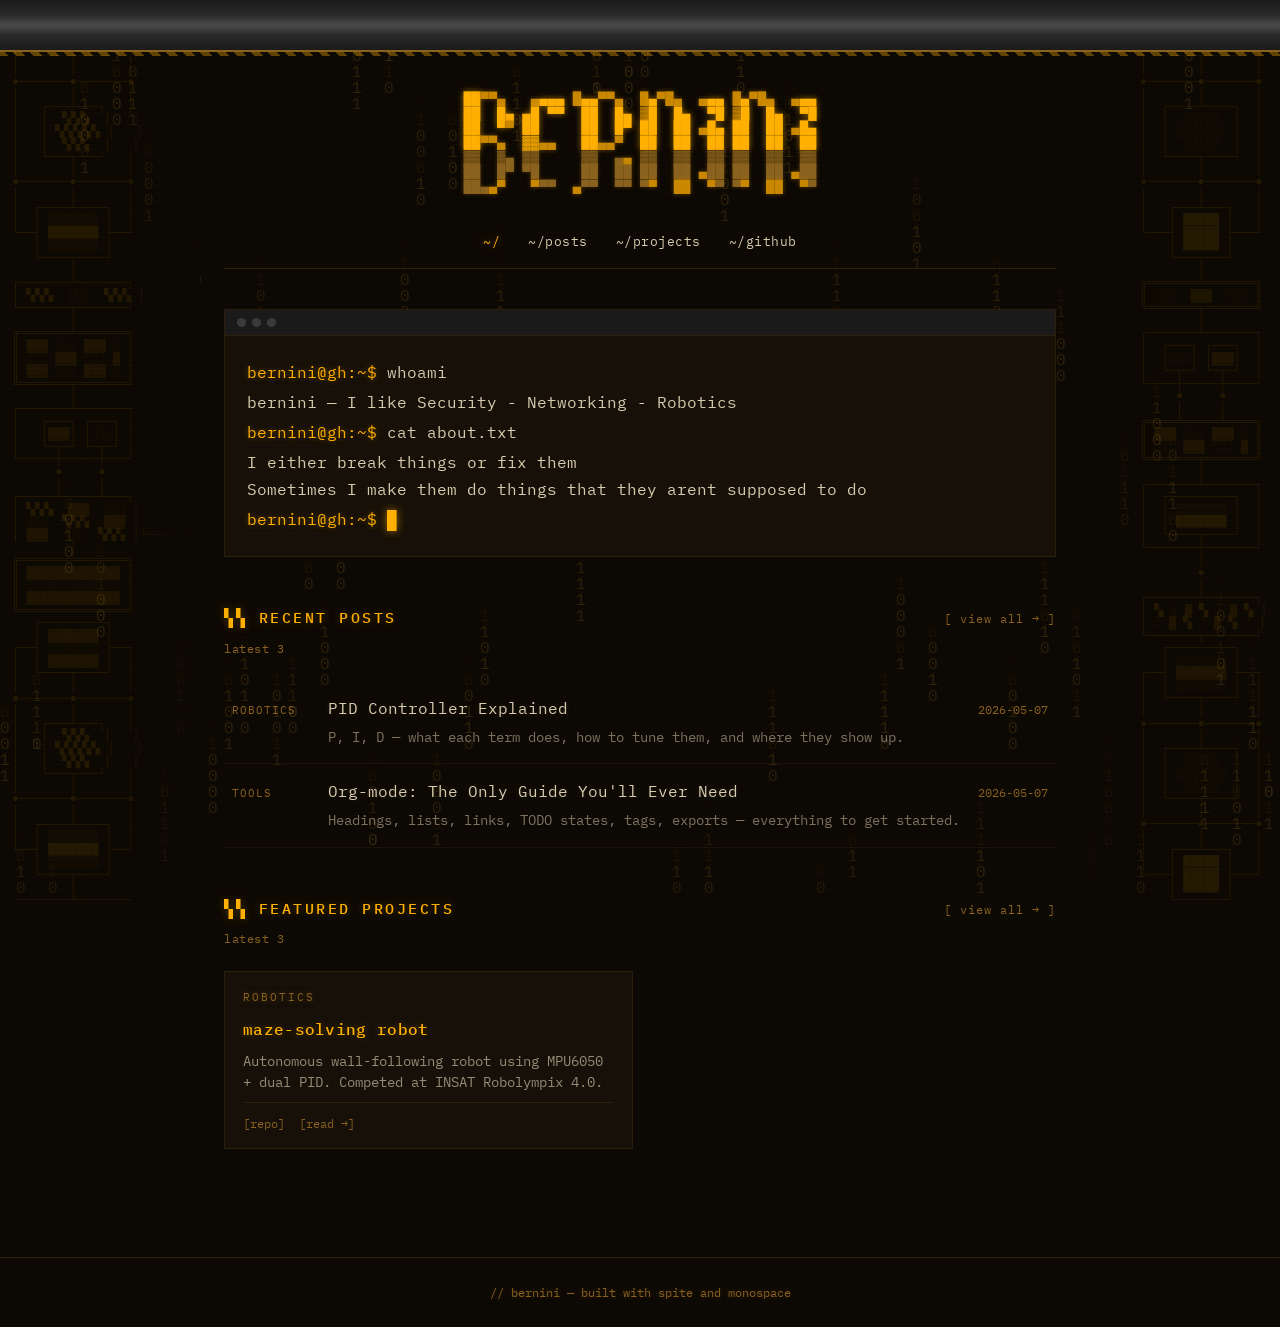
==== commit 5f9b6b6e: "Update index.html" ====
--- a/index.html
+++ b/index.html
@@ -243,8 +243,8 @@
       <p><span class="prompt">bernini@gh:~$</span> whoami</p>
       <p>bernini — I like Security - Networking - Robotics</p>
       <p><span class="prompt">bernini@gh:~$</span> cat about.txt</p>
-      <p>I break things And fix them <br>
-         Or i just make them do things that they arent supposed to do</p>
+      <p>I either break things or fix them <br>
+         Sometimes I make them do things that they arent supposed to do</p>
       <p><span class="prompt">bernini@gh:~$</span> <span class="cursor">█</span></p>
     </div>
   </section>
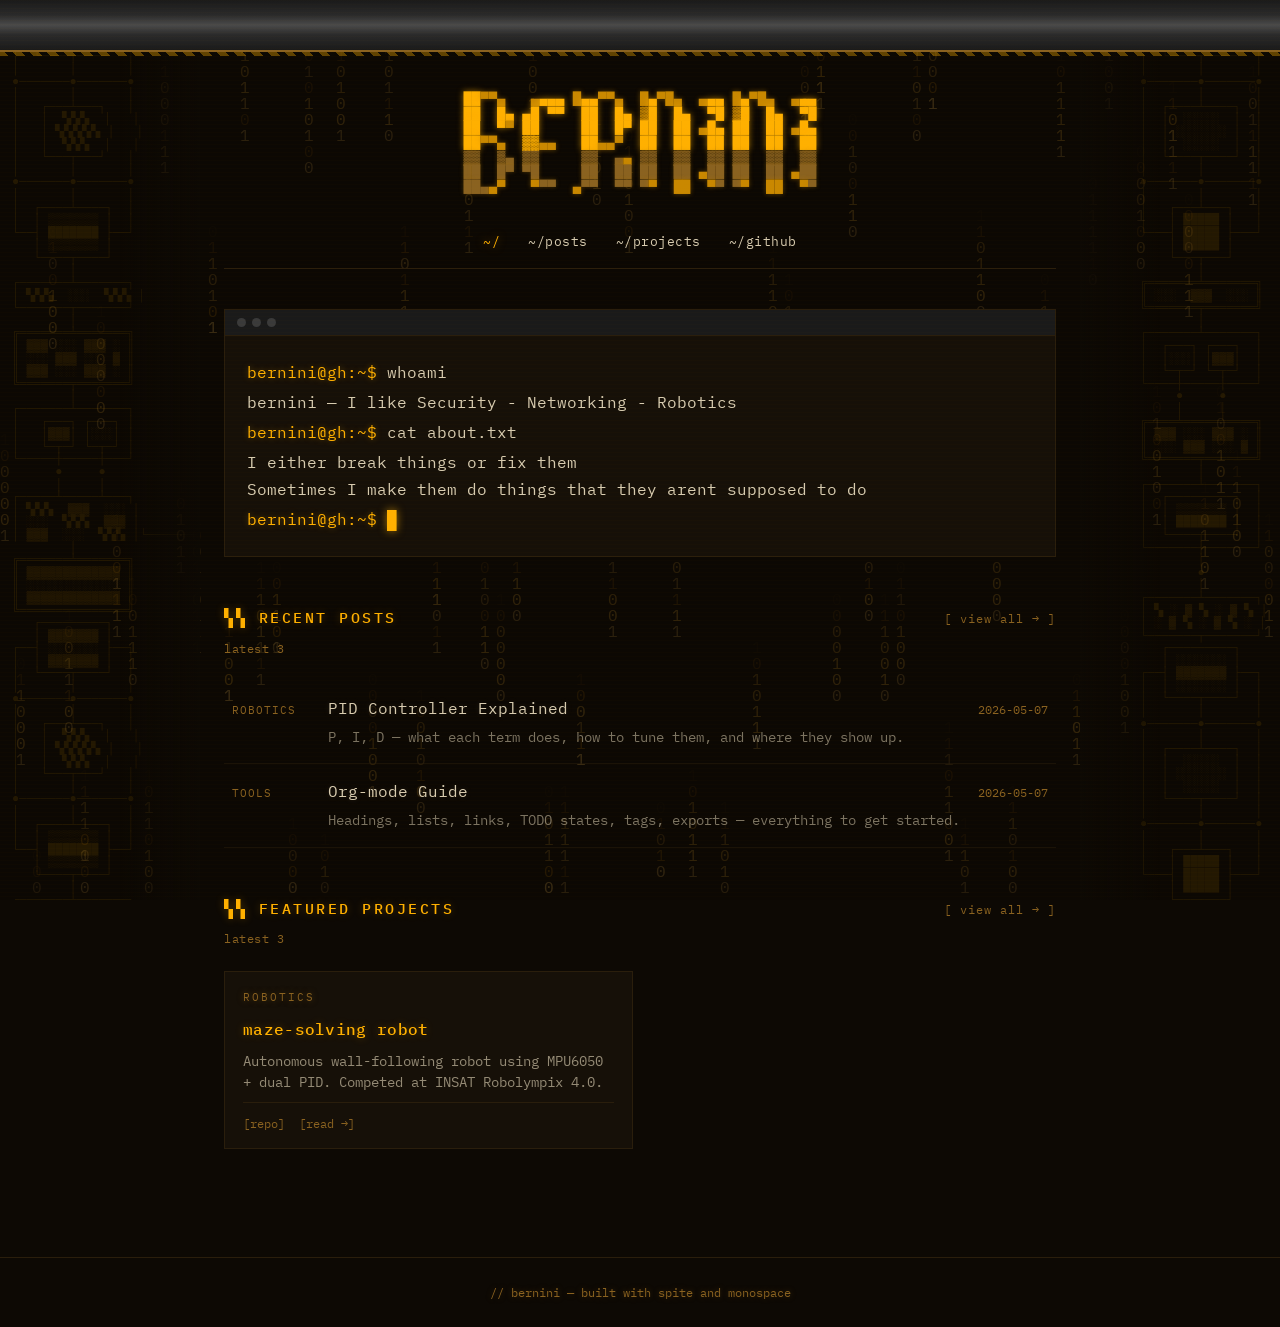
==== commit 3b0a6d72: "Update title of Org-mode guide link" ====
--- a/index.html
+++ b/index.html
@@ -270,7 +270,7 @@
         <a href="/content/posts/org-mode-guide.html">
           <span class="tag">tools</span>
           <span>
-            <span class="title">Org-mode: The Only Guide You'll Ever Need</span>
+            <span class="title">Org-mode Guide</span>
             <span class="summary">Headings, lists, links, TODO states, tags, exports — everything to get started.</span>
           </span>
           <span class="date">2026-05-07</span>
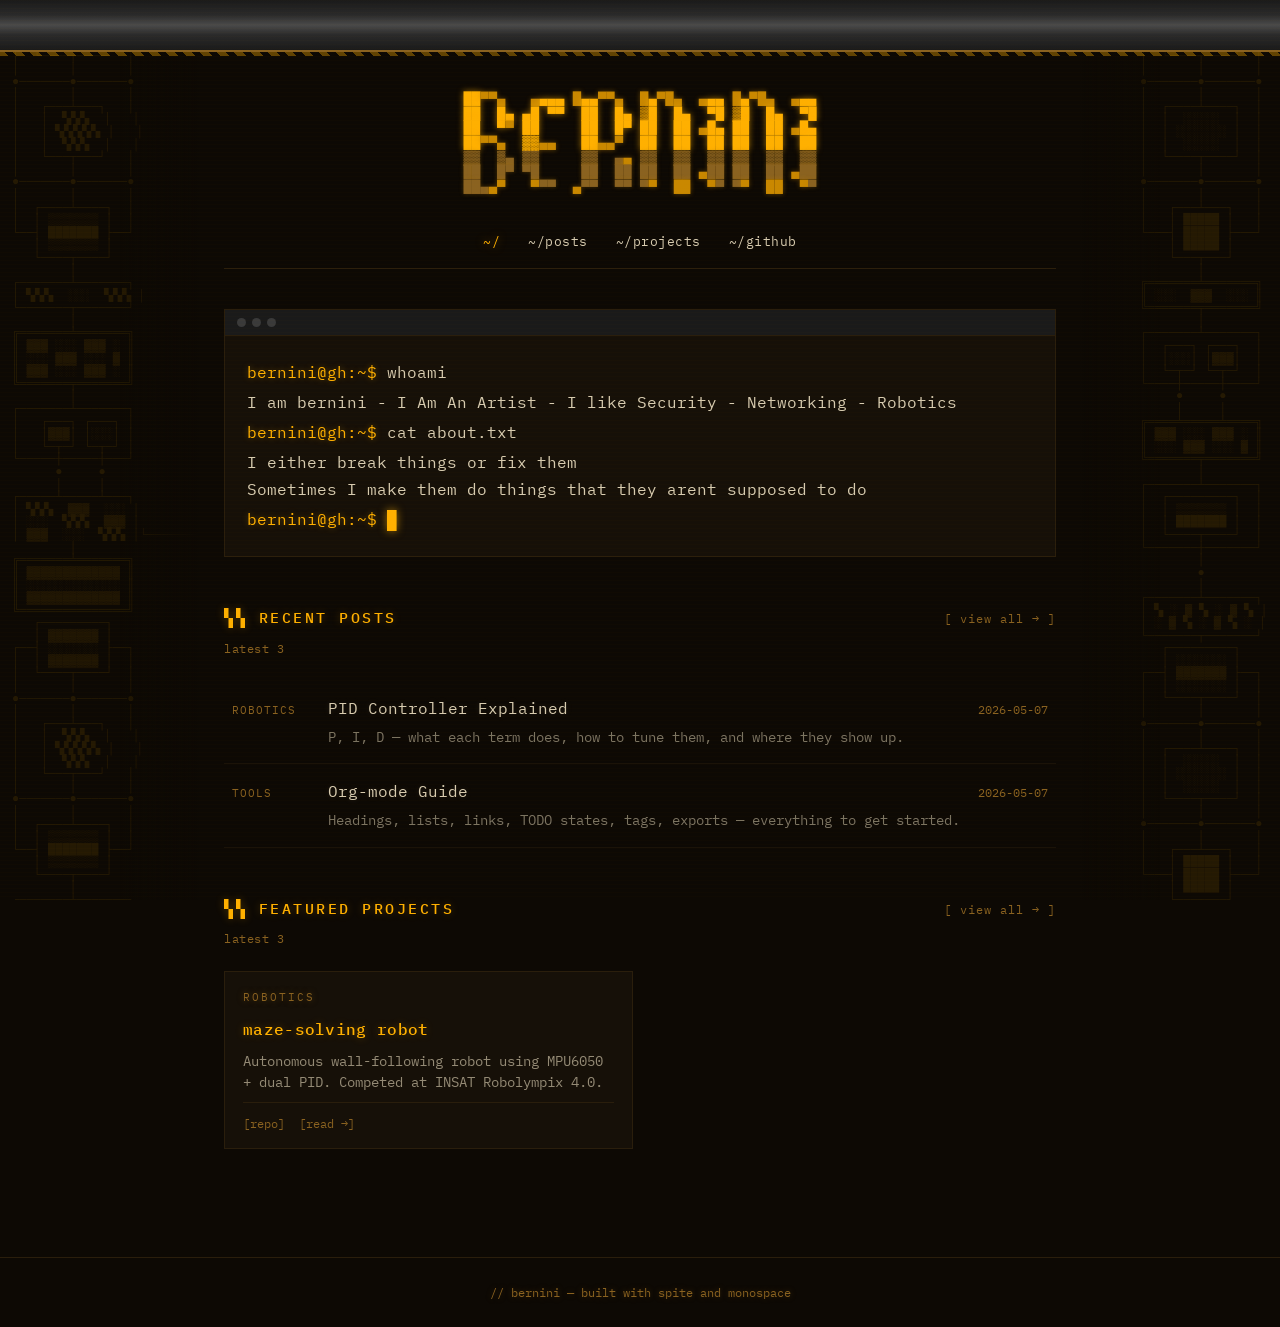
==== commit af51ae40: "Update personal description in index.html" ====
--- a/index.html
+++ b/index.html
@@ -241,7 +241,7 @@
     <div class="term-bar"><span></span><span></span><span></span></div>
     <div class="term-body">
       <p><span class="prompt">bernini@gh:~$</span> whoami</p>
-      <p>bernini — I like Security - Networking - Robotics</p>
+      <p>I am bernini - I Am An Artist - I like Security - Networking - Robotics</p>
       <p><span class="prompt">bernini@gh:~$</span> cat about.txt</p>
       <p>I either break things or fix them <br>
          Sometimes I make them do things that they arent supposed to do</p>
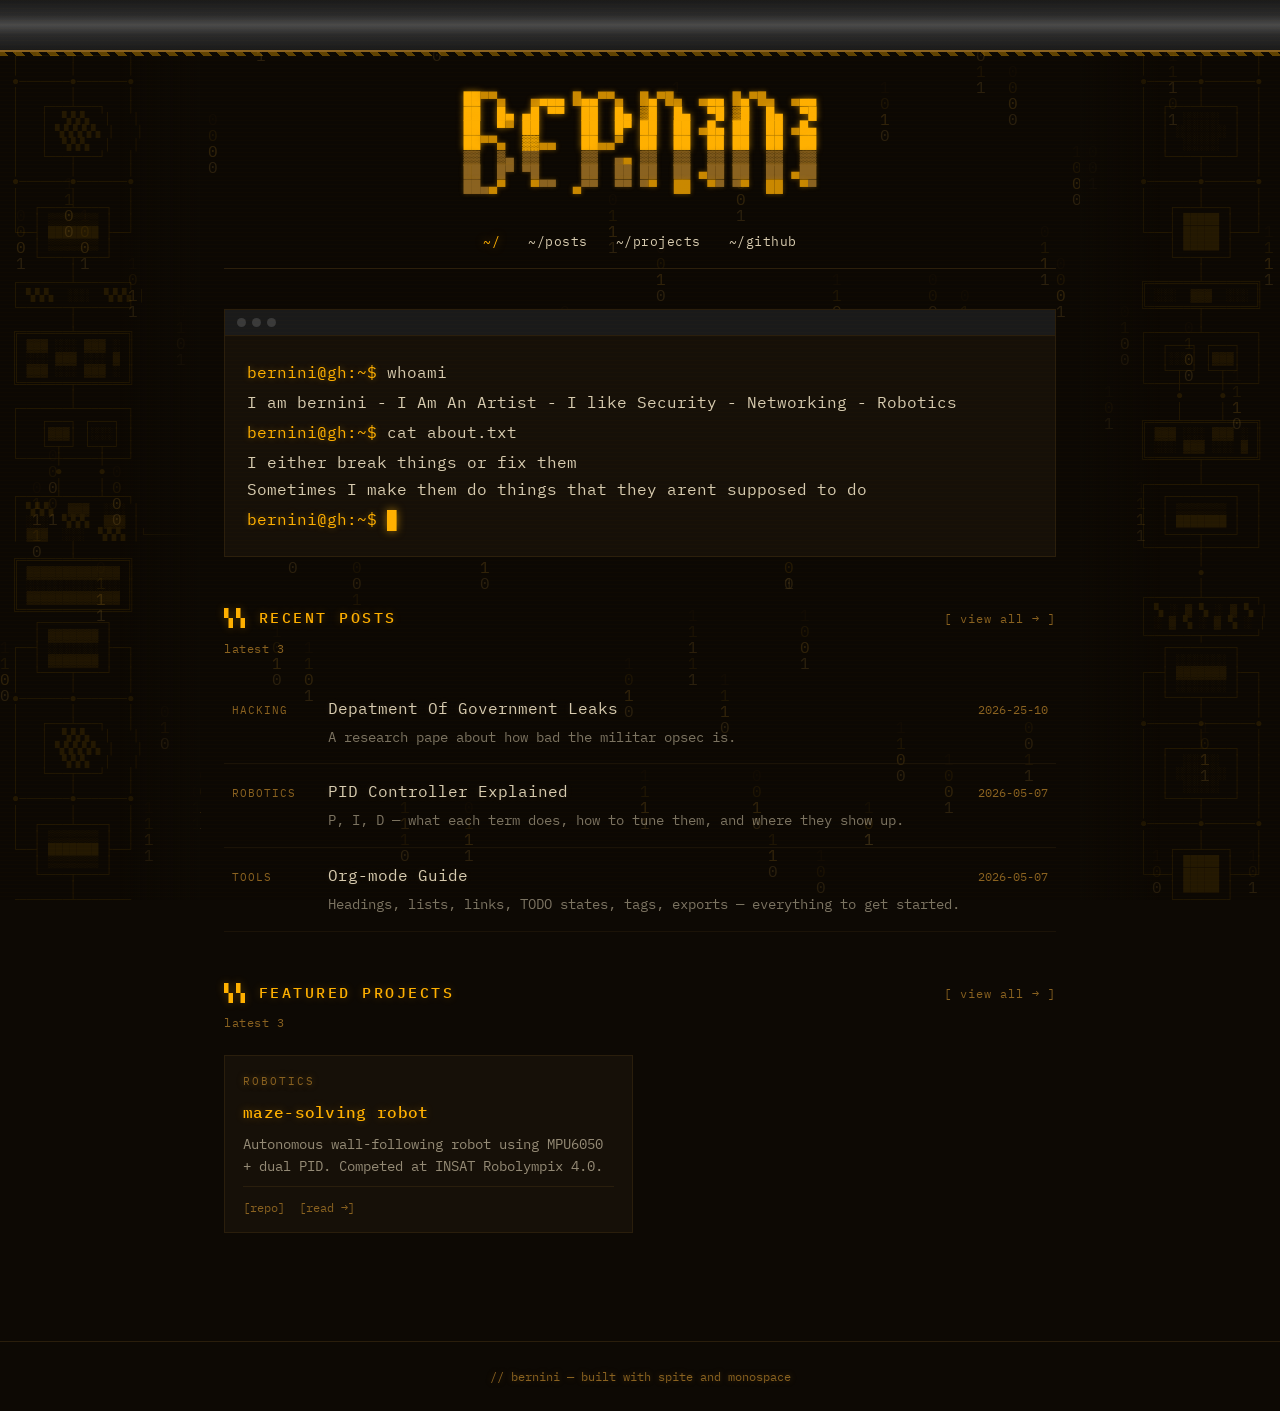
==== commit 098f3817: "Update index.html" ====
--- a/index.html
+++ b/index.html
@@ -256,6 +256,16 @@
     </div>
     <p class="section-sub">latest 3</p>
     <ul class="post-list">
+       <li>
+        <a href="/content/posts/government-leaks.html">
+          <span class="tag">hacking</span>
+          <span>
+            <span class="title">Depatment Of Government Leaks</span>
+            <span class="summary">A research pape about how bad the militar opsec is.</span>
+          </span>
+          <span class="date">2026-25-10</span>
+        </a>
+      </li>
       <li>
         <a href="/content/posts/pid-explained.html">
           <span class="tag">robotics</span>
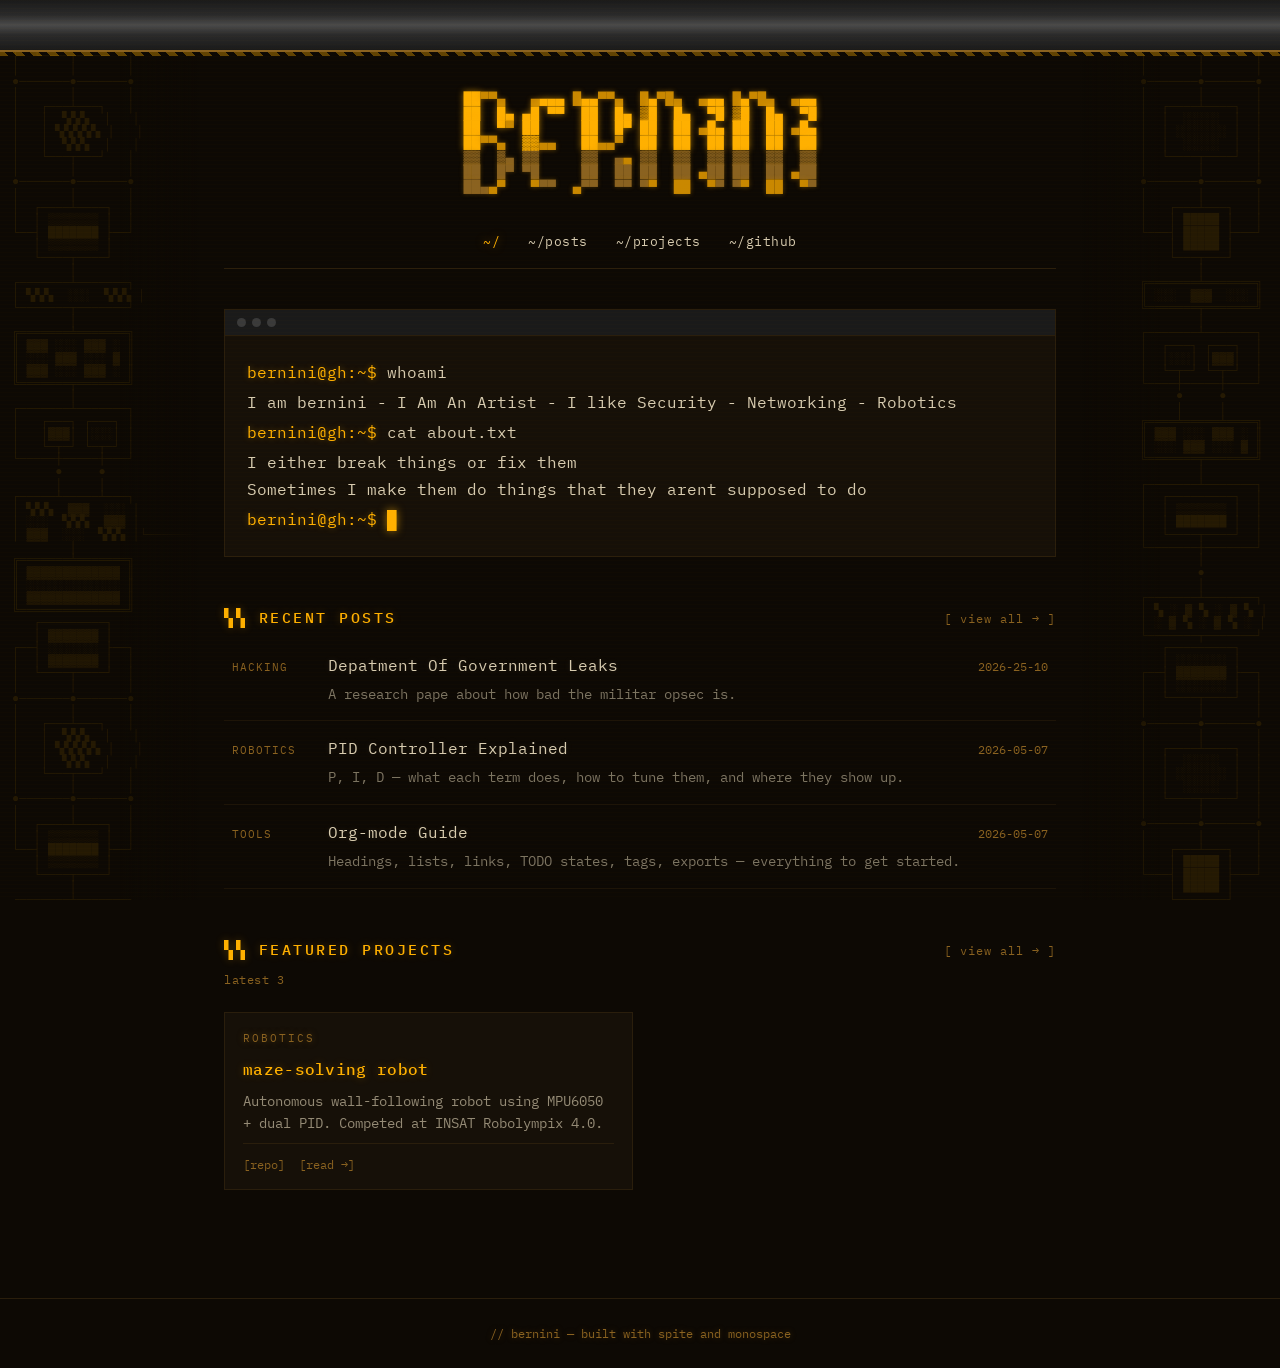
==== commit 9152ec6e: "Update index.html" ====
--- a/index.html
+++ b/index.html
@@ -254,7 +254,6 @@
       <h2 class="section-head">▚▚ recent posts</h2>
       <a class="view-all" href="/posts.html">[ view all → ]</a>
     </div>
-    <p class="section-sub">latest 3</p>
     <ul class="post-list">
        <li>
         <a href="/content/posts/government-leaks.html">
